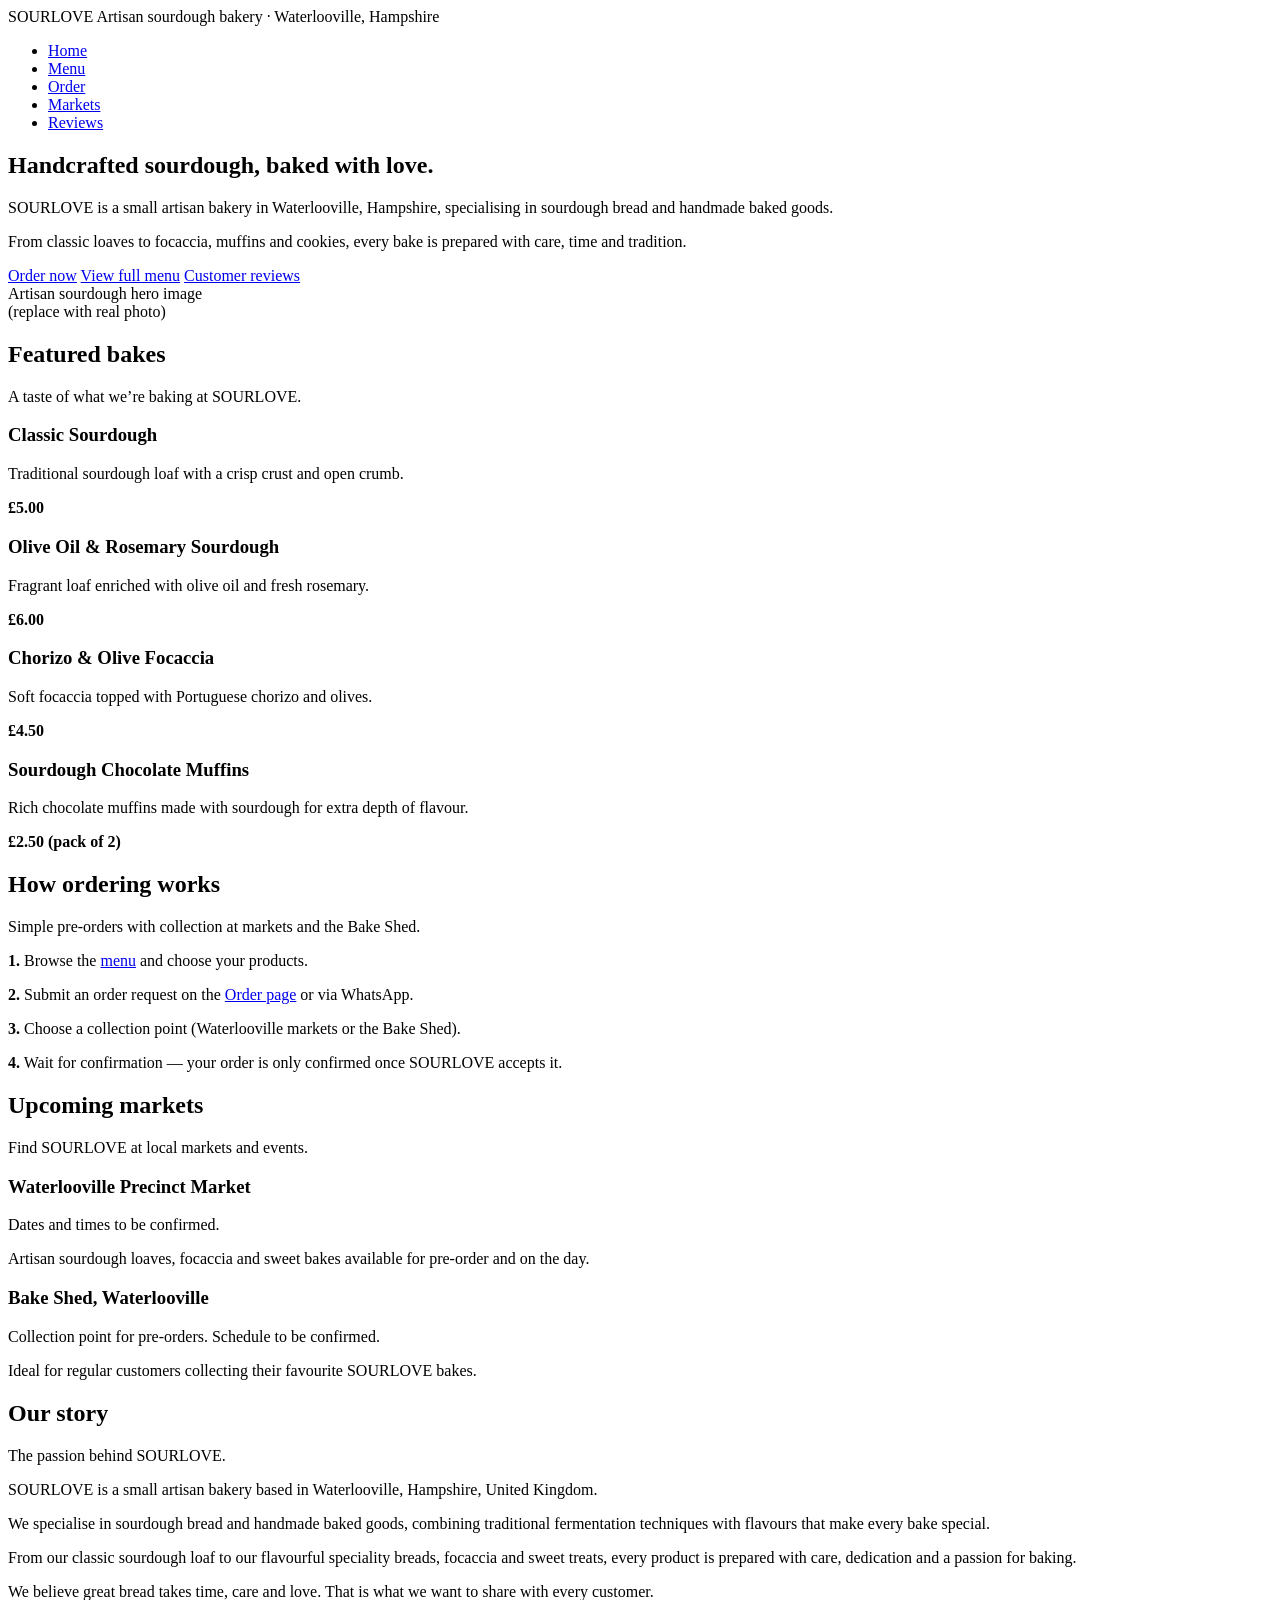
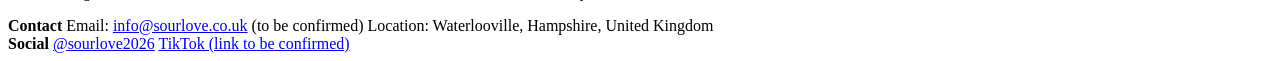
==== index.html @ ffafacba "Sourlove creation" ====
<!DOCTYPE html>
<html lang="en">
<head>
  <meta charset="UTF-8">
  <title>SOURLOVE — Artisan Sourdough Bakery</title>
  <!-- <link rel="stylesheet" href="styles.css"> -->
</head>
<body>
<header>
  <div class="header-inner">
    <div class="brand">
      <span class="brand-title">SOURLOVE</span>
      <span class="brand-subtitle">Artisan sourdough bakery · Waterlooville, Hampshire</span>
    </div>
    <nav>
      <ul>
        <li><a href="index.html">Home</a></li>
        <li><a href="menu.html">Menu</a></li>
        <li><a href="order.html">Order</a></li>
        <li><a href="markets.html">Markets</a></li>
        <li><a href="reviews.html">Reviews</a></li>
      </ul>
    </nav>
  </div>
</header>

<main>
  <section class="hero">
    <div class="hero-text">
      <h1>Handcrafted sourdough, baked with love.</h1>
      <p>SOURLOVE is a small artisan bakery in Waterlooville, Hampshire, specialising in sourdough bread and handmade baked goods.</p>
      <p>From classic loaves to focaccia, muffins and cookies, every bake is prepared with care, time and tradition.</p>
      <div class="hero-actions">
        <a href="order.html" class="btn btn-primary">Order now</a>
        <a href="menu.html" class="btn btn-outline">View full menu</a>
        <a href="reviews.html" class="btn btn-outline">Customer reviews</a>
      </div>
    </div>
    <div class="hero-image">
      Artisan sourdough hero image<br>(replace with real photo)
    </div>
  </section>

  <section class="section">
    <div class="section-header">
      <h2>Featured bakes</h2>
      <p>A taste of what we’re baking at SOURLOVE.</p>
    </div>
    <div class="grid grid-2">
      <article class="card">
        <h3>Classic Sourdough</h3>
        <p>Traditional sourdough loaf with a crisp crust and open crumb.</p>
        <p><strong>£5.00</strong></p>
      </article>
      <article class="card">
        <h3>Olive Oil & Rosemary Sourdough</h3>
        <p>Fragrant loaf enriched with olive oil and fresh rosemary.</p>
        <p><strong>£6.00</strong></p>
      </article>
      <article class="card">
        <h3>Chorizo & Olive Focaccia</h3>
        <p>Soft focaccia topped with Portuguese chorizo and olives.</p>
        <p><strong>£4.50</strong></p>
      </article>
      <article class="card">
        <h3>Sourdough Chocolate Muffins</h3>
        <p>Rich chocolate muffins made with sourdough for extra depth of flavour.</p>
        <p><strong>£2.50 (pack of 2)</strong></p>
      </article>
    </div>
  </section>

  <section class="section">
    <div class="section-header">
      <h2>How ordering works</h2>
      <p>Simple pre‑orders with collection at markets and the Bake Shed.</p>
    </div>
    <div class="card">
      <p><strong>1.</strong> Browse the <a href="menu.html">menu</a> and choose your products.</p>
      <p><strong>2.</strong> Submit an order request on the <a href="order.html">Order page</a> or via WhatsApp.</p>
      <p><strong>3.</strong> Choose a collection point (Waterlooville markets or the Bake Shed).</p>
      <p><strong>4.</strong> Wait for confirmation — your order is only confirmed once SOURLOVE accepts it.</p>
    </div>
  </section>

  <section class="section">
    <div class="section-header">
      <h2>Upcoming markets</h2>
      <p>Find SOURLOVE at local markets and events.</p>
    </div>
    <div class="market-list">
      <div class="market-item">
        <h3>Waterlooville Precinct Market</h3>
        <div class="market-meta">Dates and times to be confirmed.</div>
        <p>Artisan sourdough loaves, focaccia and sweet bakes available for pre‑order and on the day.</p>
      </div>
      <div class="market-item">
        <h3>Bake Shed, Waterlooville</h3>
        <div class="market-meta">Collection point for pre‑orders. Schedule to be confirmed.</div>
        <p>Ideal for regular customers collecting their favourite SOURLOVE bakes.</p>
      </div>
    </div>
  </section>

  <section class="section">
    <div class="section-header">
      <h2>Our story</h2>
      <p>The passion behind SOURLOVE.</p>
    </div>
    <div class="card">
      <p>SOURLOVE is a small artisan bakery based in Waterlooville, Hampshire, United Kingdom.</p>
      <p>We specialise in sourdough bread and handmade baked goods, combining traditional fermentation techniques with flavours that make every bake special.</p>
      <p>From our classic sourdough loaf to our flavourful speciality breads, focaccia and sweet treats, every product is prepared with care, dedication and a passion for baking.</p>
      <p>We believe great bread takes time, care and love. That is what we want to share with every customer.</p>
    </div>
  </section>
</main>

<footer>
  <div class="footer-inner">
    <div class="footer-contact">
      <span><strong>Contact</strong></span>
      <span>Email: <a href="mailto:info@sourlove.co.uk">info@sourlove.co.uk</a> (to be confirmed)</span>
      <span>Location: Waterlooville, Hampshire, United Kingdom</span>
    </div>
    <div class="footer-social">
      <span><strong>Social</strong> </span>
      <a href="#" aria-label="Instagram">@sourlove2026</a>
      <a href="#" aria-label="TikTok">TikTok (link to be confirmed)</a>
    </div>
  </div>
</footer>
</body>
</html>
---- styles.css ----
:root {
  --bg: #faf5ee;
  --accent: #b45f3d;
  --accent-dark: #8a452a;
  --text: #3b2b24;
  --muted: #7a6a5f;
  --border: #e0d4c5;
  --font-main: "Georgia", "Times New Roman", serif;
  --font-ui: system-ui, -apple-system, BlinkMacSystemFont, "Segoe UI", sans-serif;
}

*,
*::before,
*::after {
  box-sizing: border-box;
}

body {
  margin: 0;
  font-family: var(--font-ui);
  color: var(--text);
  background: var(--bg);
}

a {
  color: var(--accent-dark);
  text-decoration: none;
}

a:hover {
  text-decoration: underline;
}

header {
  border-bottom: 1px solid var(--border);
  background: #fff;
}

.header-inner {
  max-width: 960px;
  margin: 0 auto;
  padding: 1rem 1.5rem;
  display: flex;
  align-items: center;
  justify-content: space-between;
}

.brand {
  display: flex;
  flex-direction: column;
}

.brand-title {
  font-family: var(--font-main);
  font-size: 1.6rem;
  letter-spacing: 0.12em;
  text-transform: uppercase;
}

.brand-subtitle {
  font-size: 0.85rem;
  color: var(--muted);
}

nav ul {
  list-style: none;
  display: flex;
  gap: 1rem;
  margin: 0;
  padding: 0;
}

nav a {
  font-size: 0.95rem;
  font-weight: 500;
}

main {
  max-width: 960px;
  margin: 0 auto;
  padding: 1.5rem;
}

.hero {
  display: grid;
  grid-template-columns: minmax(0, 2fr) minmax(0, 1.5fr);
  gap: 2rem;
  align-items: center;
  margin-bottom: 2rem;
}

.hero-text h1 {
  font-family: var(--font-main);
  font-size: 2.2rem;
  margin-bottom: 0.5rem;
}

.hero-text p {
  margin: 0.25rem 0;
  color: var(--muted);
}

.hero-actions {
  margin-top: 1rem;
  display: flex;
  gap: 0.75rem;
  flex-wrap: wrap;
}

.btn {
  display: inline-block;
  padding: 0.6rem 1.2rem;
  border-radius: 999px;
  border: 1px solid transparent;
  font-size: 0.95rem;
  font-weight: 500;
  cursor: pointer;
}

.btn-primary {
  background: var(--accent);
  color: #fff;
  border-color: var(--accent);
}

.btn-primary:hover {
  background: var(--accent-dark);
  border-color: var(--accent-dark);
}

.btn-outline {
  background: transparent;
  color: var(--accent-dark);
  border-color: var(--accent);
}

.btn-outline:hover {
  background: #fff3ea;
}

.hero-image {
  background: #e8ddcf;
  border-radius: 12px;
  min-height: 220px;
  display: flex;
  align-items: center;
  justify-content: center;
  color: var(--muted);
  font-style: italic;
  text-align: center;
  padding: 1rem;
}

/* Sections */

.section {
  margin-bottom: 2.5rem;
}

.section-header {
  display: flex;
  justify-content: space-between;
  align-items: baseline;
  gap: 1rem;
  margin-bottom: 1rem;
}

.section-header h2 {
  font-family: var(--font-main);
  font-size: 1.4rem;
  margin: 0;
}

.section-header p {
  margin: 0;
  font-size: 0.9rem;
  color: var(--muted);
}

/* Cards & grids */

.grid {
  display: grid;
  gap: 1.5rem;
}

.grid-2 {
  grid-template-columns: repeat(auto-fit, minmax(260px, 1fr));
}

.card {
  background: #fff;
  border-radius: 10px;
  border: 1px solid var(--border);
  padding: 1rem;
}

.card h3 {
  margin-top: 0;
  font-family: var(--font-main);
  font-size: 1.1rem;
}

.card p {
  margin: 0.25rem 0;
  font-size: 0.9rem;
}

/* Menu table */

.menu-table {
  width: 100%;
  border-collapse: collapse;
  margin-top: 0.5rem;
}

.menu-table th,
.menu-table td {
  border: 1px solid var(--border);
  padding: 0.5rem 0.6rem;
  font-size: 0.9rem;
}

.menu-table th {
  background: #f5ede2;
  text-align: left;
}

/* Forms */

form {
  display: grid;
  gap: 0.75rem;
  max-width: 520px;
}

label {
  font-size: 0.9rem;
  font-weight: 500;
}

input[type="text"],
input[type="email"],
input[type="number"],
select,
textarea {
  width: 100%;
  padding: 0.45rem 0.6rem;
  border-radius: 6px;
  border: 1px solid var(--border);
  font-size: 0.9rem;
  font-family: var(--font-ui);
}

textarea {
  min-height: 90px;
  resize: vertical;
}

/* Markets list */

.market-list {
  display: grid;
  gap: 1rem;
}

.market-item {
  border-radius: 10px;
  border: 1px solid var(--border);
  padding: 0.9rem 1rem;
  background: #fff;
}

.market-item h3 {
  margin: 0 0 0.3rem;
  font-size: 1rem;
}

.market-meta {
  font-size: 0.85rem;
  color: var(--muted);
}

/* Reviews */

.review-list {
  display: grid;
  gap: 1rem;
}

.review {
  border-radius: 10px;
  border: 1px solid var(--border);
  padding: 0.9rem 1rem;
  background: #fff;
}

.review-quote {
  font-style: italic;
  margin-bottom: 0.4rem;
}

.review-author {
  font-size: 0.85rem;
  color: var(--muted);
}

/* Footer */

footer {
  border-top: 1px solid var(--border);
  background: #fff;
  margin-top: 2rem;
}

.footer-inner {
  max-width: 960px;
  margin: 0 auto;
  padding: 1rem 1.5rem;
  display: flex;
  flex-wrap: wrap;
  gap: 1rem;
  justify-content: space-between;
  font-size: 0.85rem;
  color: var(--muted);
}

.footer-contact {
  display: flex;
  flex-direction: column;
  gap: 0.2rem;
}

.footer-social a {
  margin-right: 0.5rem;
}

/* Responsive */

@media (max-width: 720px) {
  .hero {
    grid-template-columns: 1fr;
  }

  .header-inner {
    flex-direction: column;
    align-items: flex-start;
    gap: 0.75rem;
  }

  nav ul {
    flex-wrap: wrap;
  }
}
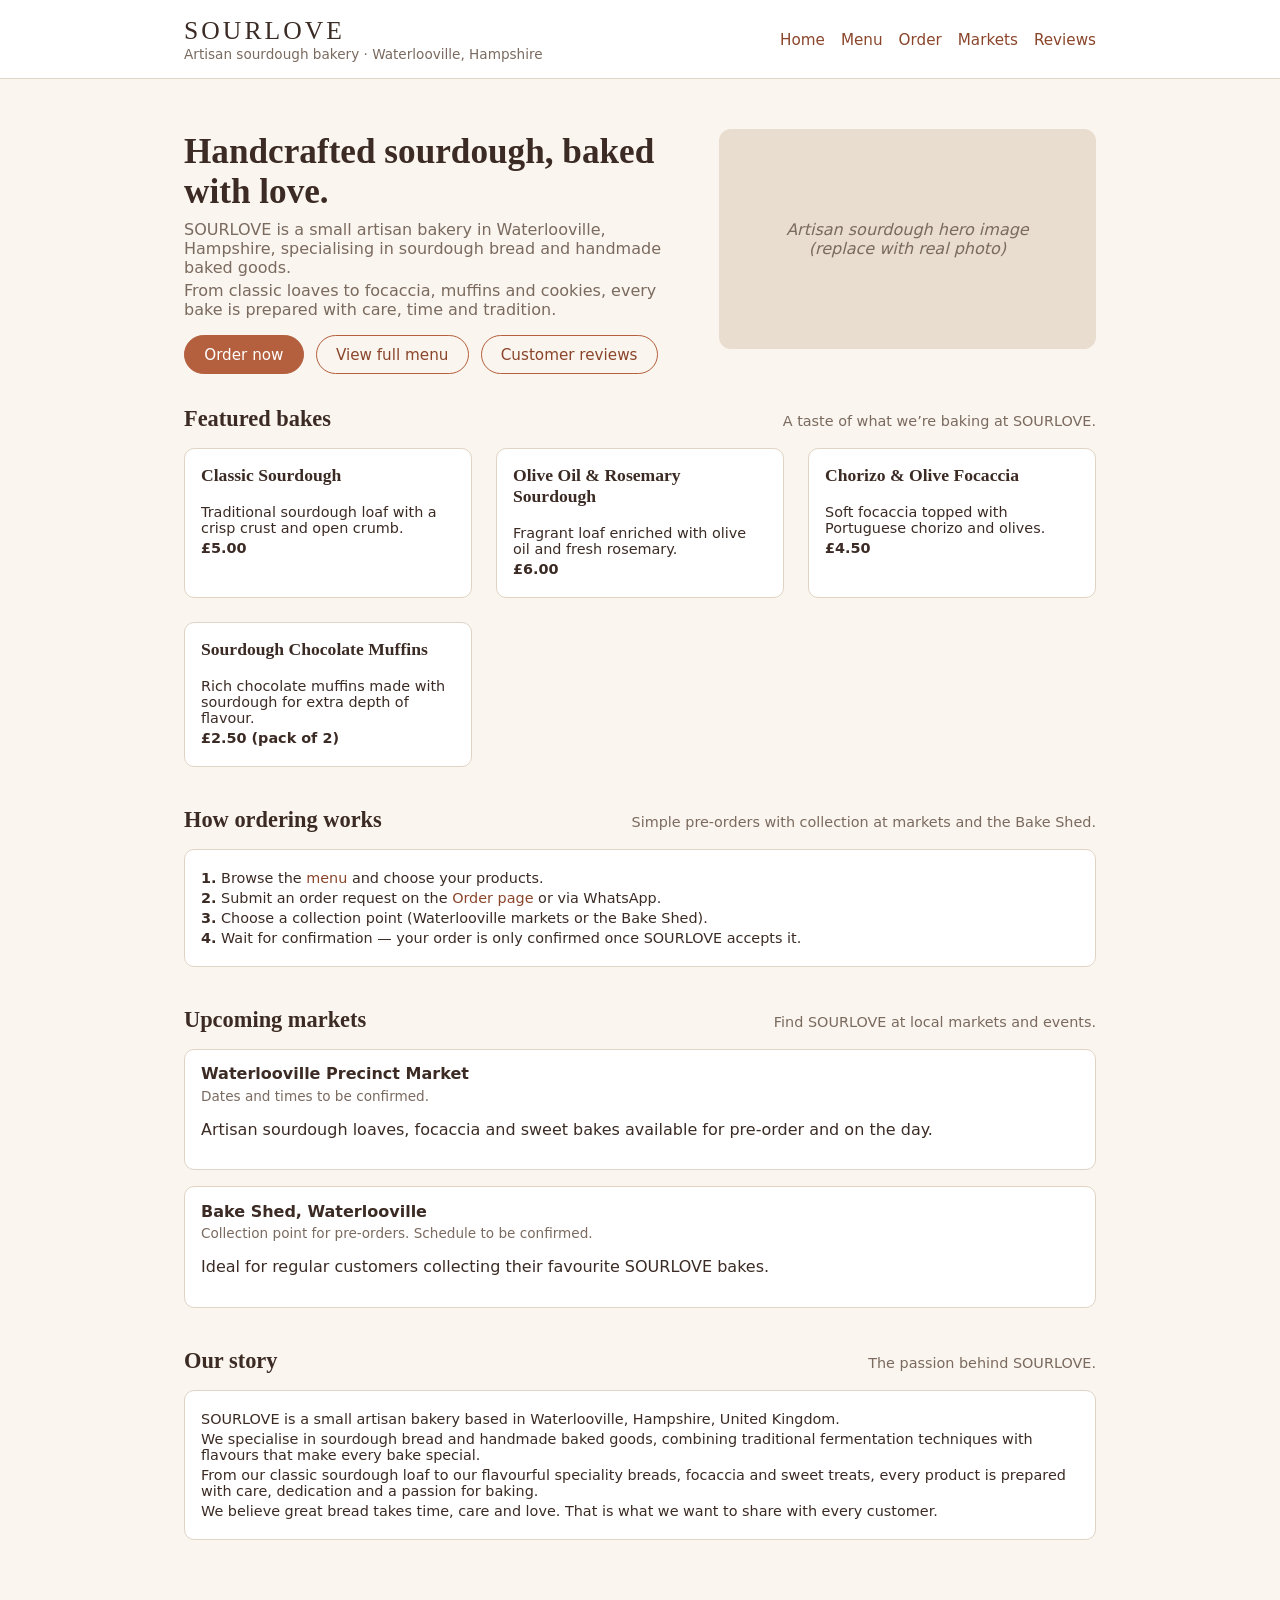
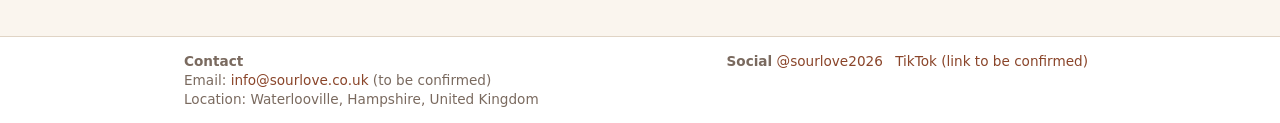
==== commit 65e7a46d: "Pages content created1" ====
--- a/index.html
+++ b/index.html
@@ -3,7 +3,7 @@
 <head>
   <meta charset="UTF-8">
   <title>SOURLOVE — Artisan Sourdough Bakery</title>
-  <!-- <link rel="stylesheet" href="styles.css"> -->
+  <link rel="stylesheet" href="styles.css">
 </head>
 <body>
 <header>
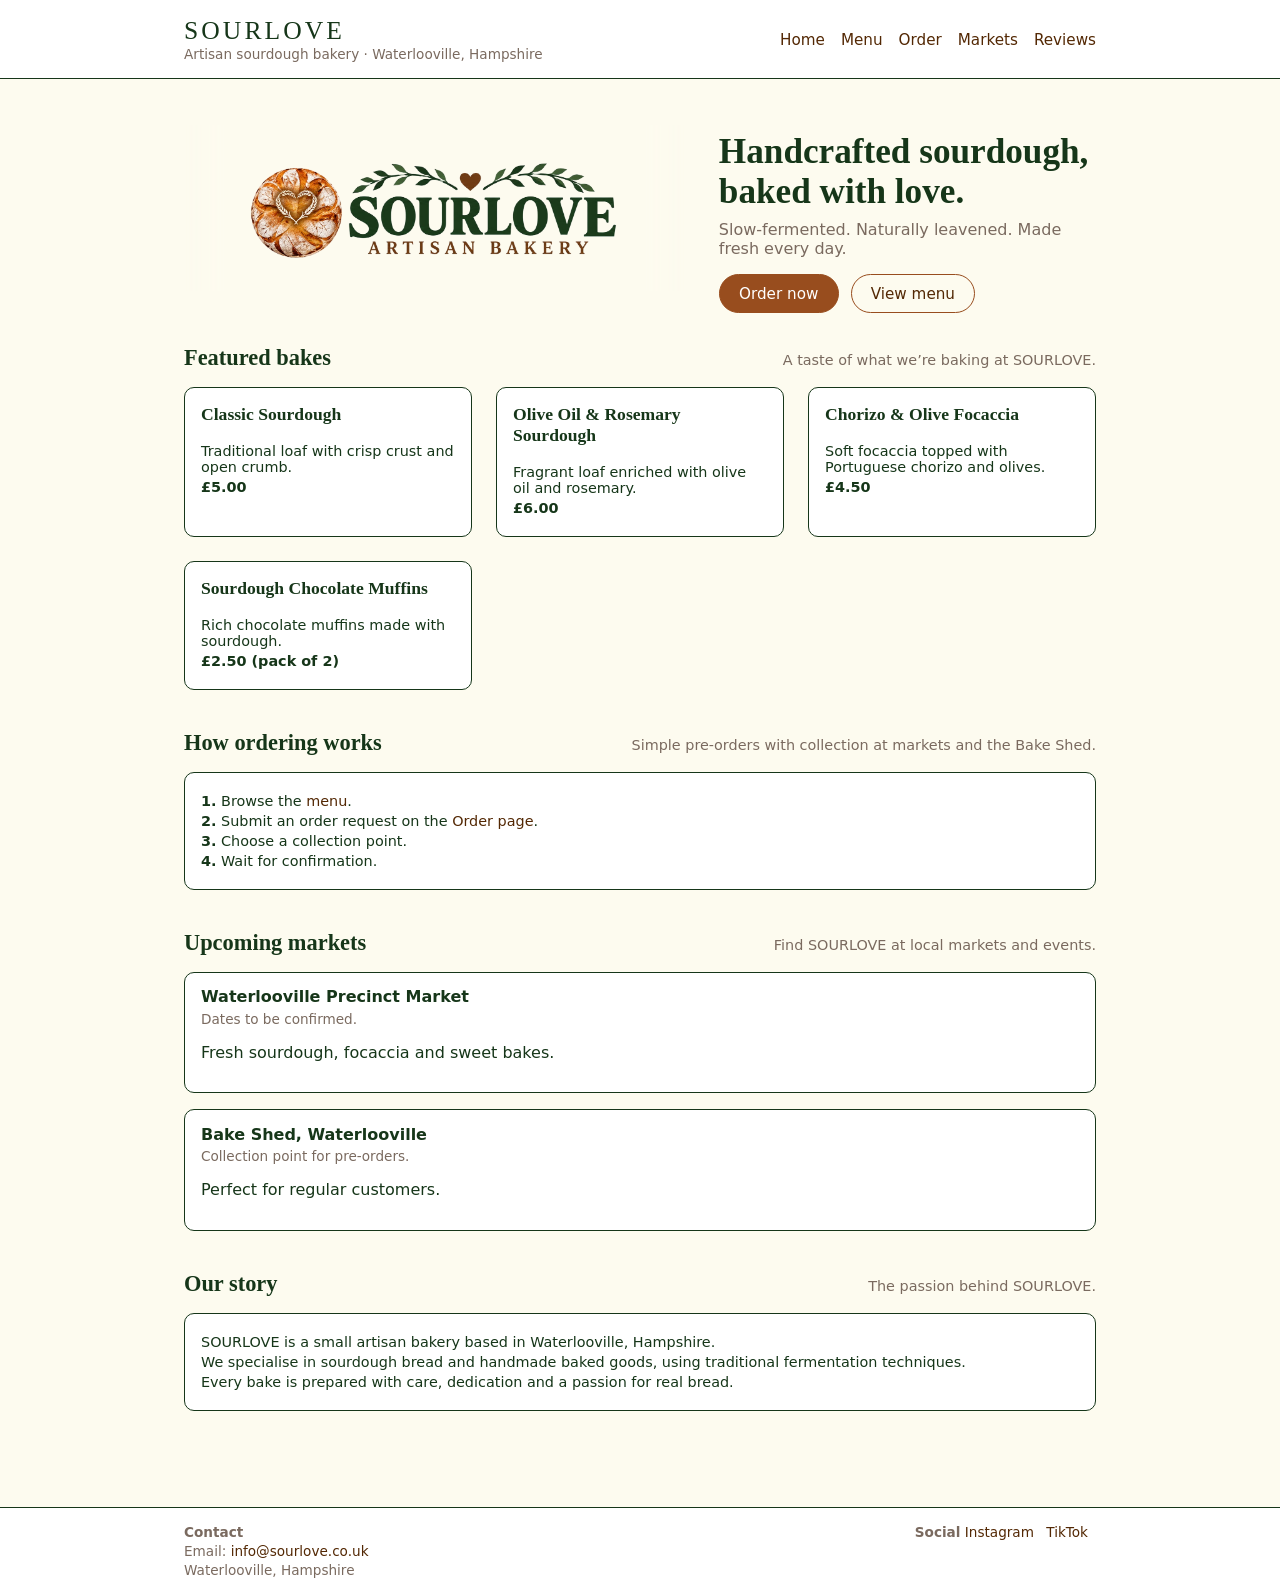
==== commit 3f7e0b8c: "Logo and Colors updated" ====
--- a/index.html
+++ b/index.html
@@ -1,134 +1,158 @@
 <!DOCTYPE html>
 <html lang="en">
+
 <head>
   <meta charset="UTF-8">
   <title>SOURLOVE — Artisan Sourdough Bakery</title>
   <link rel="stylesheet" href="styles.css">
 </head>
+
 <body>
-<header>
-  <div class="header-inner">
-    <div class="brand">
-      <span class="brand-title">SOURLOVE</span>
-      <span class="brand-subtitle">Artisan sourdough bakery · Waterlooville, Hampshire</span>
+
+  <header class="header">
+    <div class="header-inner">
+      <div class="brand">
+        <span class="brand-title">SOURLOVE</span>
+        <span class="brand-subtitle">Artisan sourdough bakery · Waterlooville, Hampshire</span>
+      </div>
+      <nav>
+        <ul>
+          <li><a href="index.html">Home</a></li>
+          <li><a href="menu.html">Menu</a></li>
+          <li><a href="order.html">Order</a></li>
+          <li><a href="markets.html">Markets</a></li>
+          <li><a href="reviews.html">Reviews</a></li>
+        </ul>
+      </nav>
     </div>
-    <nav>
-      <ul>
-        <li><a href="index.html">Home</a></li>
-        <li><a href="menu.html">Menu</a></li>
-        <li><a href="order.html">Order</a></li>
-        <li><a href="markets.html">Markets</a></li>
-        <li><a href="reviews.html">Reviews</a></li>
-      </ul>
-    </nav>
-  </div>
-</header>
+  </header>
 
-<main>
-  <section class="hero">
-    <div class="hero-text">
-      <h1>Handcrafted sourdough, baked with love.</h1>
-      <p>SOURLOVE is a small artisan bakery in Waterlooville, Hampshire, specialising in sourdough bread and handmade baked goods.</p>
-      <p>From classic loaves to focaccia, muffins and cookies, every bake is prepared with care, time and tradition.</p>
-      <div class="hero-actions">
-        <a href="order.html" class="btn btn-primary">Order now</a>
-        <a href="menu.html" class="btn btn-outline">View full menu</a>
-        <a href="reviews.html" class="btn btn-outline">Customer reviews</a>
+  <main>
+
+    <!-- RUSTIC HERO -->
+    <section class="hero">
+
+      <div class="hero-image">
+        <img src="images/Sourlovelogo_cream.png" alt="SOURLOVE Artisan Bakery">
+      </div>
+
+      <div class="hero-text">
+        <h1>Handcrafted sourdough, baked with love.</h1>
+
+        <p>Slow‑fermented. Naturally leavened. Made fresh every day.</p>
+
+        <div class="hero-actions">
+          <a href="order.html" class="btn btn-primary">Order now</a>
+          <a href="menu.html" class="btn btn-outline">View menu</a>
+        </div>
+      </div>
+
+    </section>
+
+
+    <!-- FEATURED BAKES -->
+    <section class="section">
+      <div class="section-header">
+        <h2>Featured bakes</h2>
+        <p>A taste of what we’re baking at SOURLOVE.</p>
+      </div>
+
+      <div class="grid grid-2">
+        <article class="card">
+          <h3>Classic Sourdough</h3>
+          <p>Traditional loaf with crisp crust and open crumb.</p>
+          <p><strong>£5.00</strong></p>
+        </article>
+
+        <article class="card">
+          <h3>Olive Oil & Rosemary Sourdough</h3>
+          <p>Fragrant loaf enriched with olive oil and rosemary.</p>
+          <p><strong>£6.00</strong></p>
+        </article>
+
+        <article class="card">
+          <h3>Chorizo & Olive Focaccia</h3>
+          <p>Soft focaccia topped with Portuguese chorizo and olives.</p>
+          <p><strong>£4.50</strong></p>
+        </article>
+
+        <article class="card">
+          <h3>Sourdough Chocolate Muffins</h3>
+          <p>Rich chocolate muffins made with sourdough.</p>
+          <p><strong>£2.50 (pack of 2)</strong></p>
+        </article>
+      </div>
+    </section>
+
+    <!-- ORDERING -->
+    <section class="section">
+      <div class="section-header">
+        <h2>How ordering works</h2>
+        <p>Simple pre‑orders with collection at markets and the Bake Shed.</p>
+      </div>
+
+      <div class="card">
+        <p><strong>1.</strong> Browse the <a href="menu.html">menu</a>.</p>
+        <p><strong>2.</strong> Submit an order request on the <a href="order.html">Order page</a>.</p>
+        <p><strong>3.</strong> Choose a collection point.</p>
+        <p><strong>4.</strong> Wait for confirmation.</p>
+      </div>
+    </section>
+
+    <!-- MARKETS -->
+    <section class="section">
+      <div class="section-header">
+        <h2>Upcoming markets</h2>
+        <p>Find SOURLOVE at local markets and events.</p>
+      </div>
+
+      <div class="market-list">
+        <div class="market-item">
+          <h3>Waterlooville Precinct Market</h3>
+          <div class="market-meta">Dates to be confirmed.</div>
+          <p>Fresh sourdough, focaccia and sweet bakes.</p>
+        </div>
+
+        <div class="market-item">
+          <h3>Bake Shed, Waterlooville</h3>
+          <div class="market-meta">Collection point for pre‑orders.</div>
+          <p>Perfect for regular customers.</p>
+        </div>
+      </div>
+    </section>
+
+    <!-- STORY -->
+    <section class="section">
+      <div class="section-header">
+        <h2>Our story</h2>
+        <p>The passion behind SOURLOVE.</p>
+      </div>
+
+      <div class="card">
+        <p>SOURLOVE is a small artisan bakery based in Waterlooville, Hampshire.</p>
+        <p>We specialise in sourdough bread and handmade baked goods, using traditional fermentation techniques.</p>
+        <p>Every bake is prepared with care, dedication and a passion for real bread.</p>
+      </div>
+    </section>
+
+  </main>
+
+  <footer>
+    <div class="footer-inner">
+      <div class="footer-contact">
+        <span><strong>Contact</strong></span>
+        <span>Email: <a href="mailto:info@sourlove.co.uk">info@sourlove.co.uk</a></span>
+        <span>Waterlooville, Hampshire</span>
+      </div>
+
+      <div class="footer-social">
+        <span><strong>Social</strong></span>
+        <a href="#">Instagram</a>
+        <a href="#">TikTok</a>
       </div>
     </div>
-    <div class="hero-image">
-      Artisan sourdough hero image<br>(replace with real photo)
-    </div>
-  </section>
+  </footer>
 
-  <section class="section">
-    <div class="section-header">
-      <h2>Featured bakes</h2>
-      <p>A taste of what we’re baking at SOURLOVE.</p>
-    </div>
-    <div class="grid grid-2">
-      <article class="card">
-        <h3>Classic Sourdough</h3>
-        <p>Traditional sourdough loaf with a crisp crust and open crumb.</p>
-        <p><strong>£5.00</strong></p>
-      </article>
-      <article class="card">
-        <h3>Olive Oil & Rosemary Sourdough</h3>
-        <p>Fragrant loaf enriched with olive oil and fresh rosemary.</p>
-        <p><strong>£6.00</strong></p>
-      </article>
-      <article class="card">
-        <h3>Chorizo & Olive Focaccia</h3>
-        <p>Soft focaccia topped with Portuguese chorizo and olives.</p>
-        <p><strong>£4.50</strong></p>
-      </article>
-      <article class="card">
-        <h3>Sourdough Chocolate Muffins</h3>
-        <p>Rich chocolate muffins made with sourdough for extra depth of flavour.</p>
-        <p><strong>£2.50 (pack of 2)</strong></p>
-      </article>
-    </div>
-  </section>
+</body>
 
-  <section class="section">
-    <div class="section-header">
-      <h2>How ordering works</h2>
-      <p>Simple pre‑orders with collection at markets and the Bake Shed.</p>
-    </div>
-    <div class="card">
-      <p><strong>1.</strong> Browse the <a href="menu.html">menu</a> and choose your products.</p>
-      <p><strong>2.</strong> Submit an order request on the <a href="order.html">Order page</a> or via WhatsApp.</p>
-      <p><strong>3.</strong> Choose a collection point (Waterlooville markets or the Bake Shed).</p>
-      <p><strong>4.</strong> Wait for confirmation — your order is only confirmed once SOURLOVE accepts it.</p>
-    </div>
-  </section>
-
-  <section class="section">
-    <div class="section-header">
-      <h2>Upcoming markets</h2>
-      <p>Find SOURLOVE at local markets and events.</p>
-    </div>
-    <div class="market-list">
-      <div class="market-item">
-        <h3>Waterlooville Precinct Market</h3>
-        <div class="market-meta">Dates and times to be confirmed.</div>
-        <p>Artisan sourdough loaves, focaccia and sweet bakes available for pre‑order and on the day.</p>
-      </div>
-      <div class="market-item">
-        <h3>Bake Shed, Waterlooville</h3>
-        <div class="market-meta">Collection point for pre‑orders. Schedule to be confirmed.</div>
-        <p>Ideal for regular customers collecting their favourite SOURLOVE bakes.</p>
-      </div>
-    </div>
-  </section>
-
-  <section class="section">
-    <div class="section-header">
-      <h2>Our story</h2>
-      <p>The passion behind SOURLOVE.</p>
-    </div>
-    <div class="card">
-      <p>SOURLOVE is a small artisan bakery based in Waterlooville, Hampshire, United Kingdom.</p>
-      <p>We specialise in sourdough bread and handmade baked goods, combining traditional fermentation techniques with flavours that make every bake special.</p>
-      <p>From our classic sourdough loaf to our flavourful speciality breads, focaccia and sweet treats, every product is prepared with care, dedication and a passion for baking.</p>
-      <p>We believe great bread takes time, care and love. That is what we want to share with every customer.</p>
-    </div>
-  </section>
-</main>
-
-<footer>
-  <div class="footer-inner">
-    <div class="footer-contact">
-      <span><strong>Contact</strong></span>
-      <span>Email: <a href="mailto:info@sourlove.co.uk">info@sourlove.co.uk</a> (to be confirmed)</span>
-      <span>Location: Waterlooville, Hampshire, United Kingdom</span>
-    </div>
-    <div class="footer-social">
-      <span><strong>Social</strong> </span>
-      <a href="#" aria-label="Instagram">@sourlove2026</a>
-      <a href="#" aria-label="TikTok">TikTok (link to be confirmed)</a>
-    </div>
-  </div>
-</footer>
-</body>
-</html>
+</html>
--- a/styles.css
+++ b/styles.css
@@ -1,10 +1,10 @@
 :root {
-  --bg: #faf5ee;
-  --accent: #b45f3d;
-  --accent-dark: #8a452a;
-  --text: #3b2b24;
+  --bg: #FDFBEF;
+  --accent: #984D1E;
+  --accent-dark: #532804;
+  --text: #163619;
   --muted: #7a6a5f;
-  --border: #e0d4c5;
+  --border: #163619;
   --font-main: "Georgia", "Times New Roman", serif;
   --font-ui: system-ui, -apple-system, BlinkMacSystemFont, "Segoe UI", sans-serif;
 }
@@ -139,16 +139,33 @@
 }
 
 .hero-image {
-  background: #e8ddcf;
-  border-radius: 12px;
-  min-height: 220px;
   display: flex;
   align-items: center;
   justify-content: center;
-  color: var(--muted);
-  font-style: italic;
-  text-align: center;
-  padding: 1rem;
+}
+
+.hero-image img {
+    width: 100%;
+    max-width: 500px;
+    height: auto;
+
+    -webkit-mask-image:
+        linear-gradient(
+            to right,
+            transparent 0%,
+            black 8%,
+            black 92%,
+            transparent 100%
+        );
+
+    mask-image:
+        linear-gradient(
+            to right,
+            transparent 0%,
+            black 8%,
+            black 92%,
+            transparent 100%
+        );
 }
 
 /* Sections */
@@ -351,4 +368,4 @@
   nav ul {
     flex-wrap: wrap;
   }
-}
+}
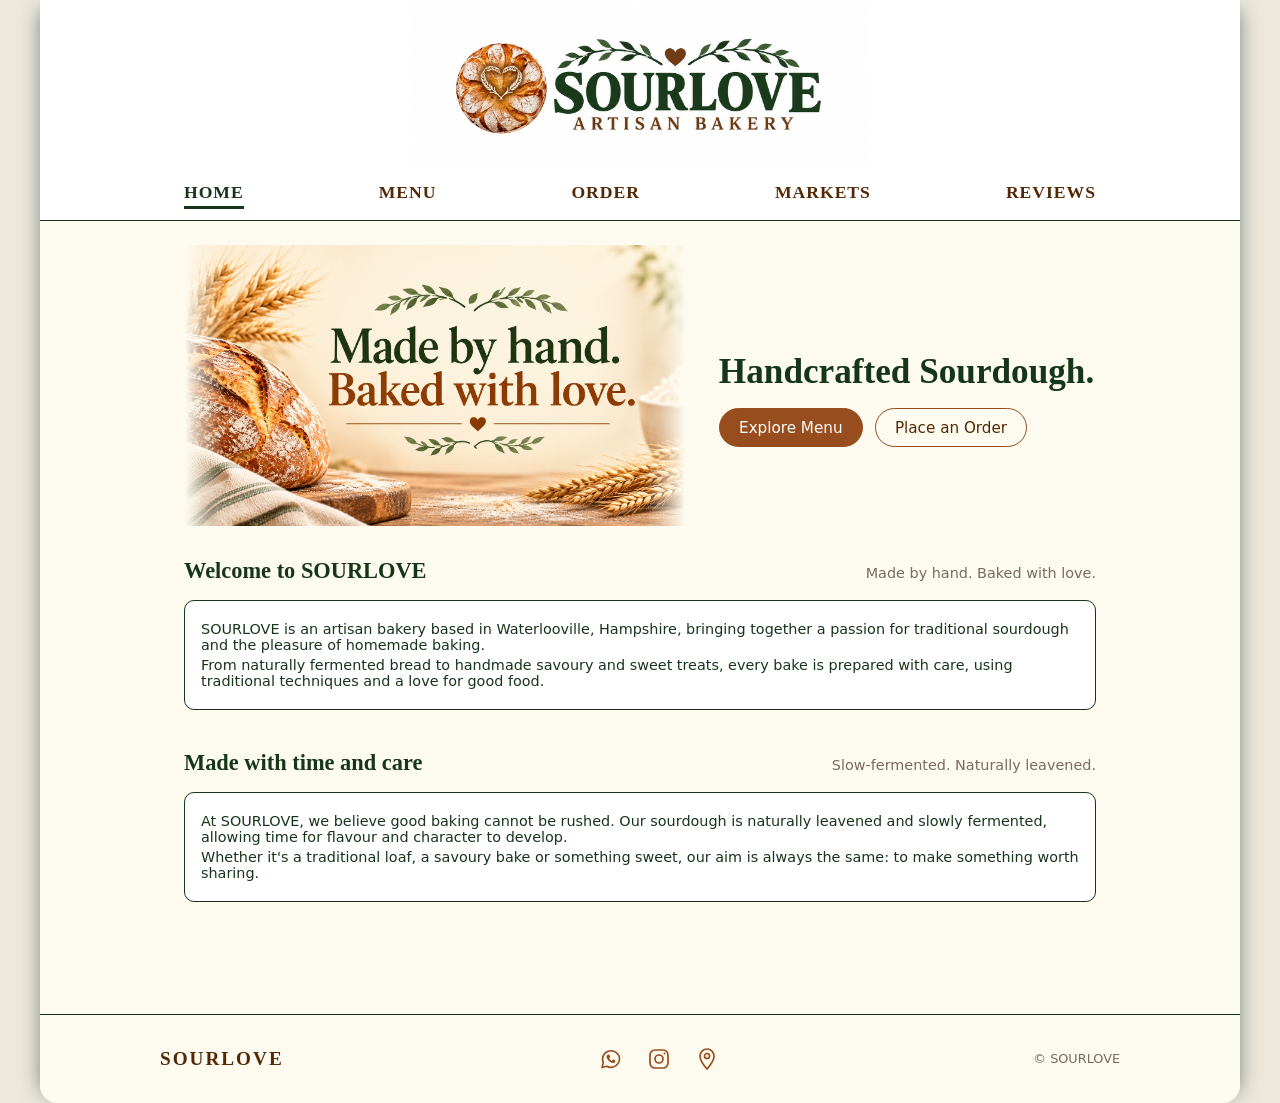
==== commit 4d043f55: "Main page-Header-Footer adjusted" ====
--- a/index.html
+++ b/index.html
@@ -3,156 +3,91 @@
 
 <head>
   <meta charset="UTF-8">
+  <meta name="viewport" content="width=device-width, initial-scale=1.0">
+  <meta name="description"
+    content="Discover SOURLOVE, an artisan sourdough bakery in Waterlooville, Hampshire. Handcrafted sourdough and handmade baked goods.">
   <title>SOURLOVE — Artisan Sourdough Bakery</title>
   <link rel="stylesheet" href="styles.css">
 </head>
 
 <body>
+  <div class="page-container">
+    <div id="site-header"></div>
+    <main>
 
-  <header class="header">
-    <div class="header-inner">
-      <div class="brand">
-        <span class="brand-title">SOURLOVE</span>
-        <span class="brand-subtitle">Artisan sourdough bakery · Waterlooville, Hampshire</span>
-      </div>
-      <nav>
-        <ul>
-          <li><a href="index.html">Home</a></li>
-          <li><a href="menu.html">Menu</a></li>
-          <li><a href="order.html">Order</a></li>
-          <li><a href="markets.html">Markets</a></li>
-          <li><a href="reviews.html">Reviews</a></li>
-        </ul>
-      </nav>
-    </div>
-  </header>
+      <!-- HERO -->
+      <section class="hero">
 
-  <main>
-
-    <!-- RUSTIC HERO -->
-    <section class="hero">
-
-      <div class="hero-image">
-        <img src="images/Sourlovelogo_cream.png" alt="SOURLOVE Artisan Bakery">
-      </div>
-
-      <div class="hero-text">
-        <h1>Handcrafted sourdough, baked with love.</h1>
-
-        <p>Slow‑fermented. Naturally leavened. Made fresh every day.</p>
-
-        <div class="hero-actions">
-          <a href="order.html" class="btn btn-primary">Order now</a>
-          <a href="menu.html" class="btn btn-outline">View menu</a>
-        </div>
-      </div>
-
-    </section>
-
-
-    <!-- FEATURED BAKES -->
-    <section class="section">
-      <div class="section-header">
-        <h2>Featured bakes</h2>
-        <p>A taste of what we’re baking at SOURLOVE.</p>
-      </div>
-
-      <div class="grid grid-2">
-        <article class="card">
-          <h3>Classic Sourdough</h3>
-          <p>Traditional loaf with crisp crust and open crumb.</p>
-          <p><strong>£5.00</strong></p>
-        </article>
-
-        <article class="card">
-          <h3>Olive Oil & Rosemary Sourdough</h3>
-          <p>Fragrant loaf enriched with olive oil and rosemary.</p>
-          <p><strong>£6.00</strong></p>
-        </article>
-
-        <article class="card">
-          <h3>Chorizo & Olive Focaccia</h3>
-          <p>Soft focaccia topped with Portuguese chorizo and olives.</p>
-          <p><strong>£4.50</strong></p>
-        </article>
-
-        <article class="card">
-          <h3>Sourdough Chocolate Muffins</h3>
-          <p>Rich chocolate muffins made with sourdough.</p>
-          <p><strong>£2.50 (pack of 2)</strong></p>
-        </article>
-      </div>
-    </section>
-
-    <!-- ORDERING -->
-    <section class="section">
-      <div class="section-header">
-        <h2>How ordering works</h2>
-        <p>Simple pre‑orders with collection at markets and the Bake Shed.</p>
-      </div>
-
-      <div class="card">
-        <p><strong>1.</strong> Browse the <a href="menu.html">menu</a>.</p>
-        <p><strong>2.</strong> Submit an order request on the <a href="order.html">Order page</a>.</p>
-        <p><strong>3.</strong> Choose a collection point.</p>
-        <p><strong>4.</strong> Wait for confirmation.</p>
-      </div>
-    </section>
-
-    <!-- MARKETS -->
-    <section class="section">
-      <div class="section-header">
-        <h2>Upcoming markets</h2>
-        <p>Find SOURLOVE at local markets and events.</p>
-      </div>
-
-      <div class="market-list">
-        <div class="market-item">
-          <h3>Waterlooville Precinct Market</h3>
-          <div class="market-meta">Dates to be confirmed.</div>
-          <p>Fresh sourdough, focaccia and sweet bakes.</p>
+        <div class="hero-image">
+          <img src="images/Sourlovelogo_hero.png" alt="SOURLOVE Artisan Sourdough Bakery">
         </div>
 
-        <div class="market-item">
-          <h3>Bake Shed, Waterlooville</h3>
-          <div class="market-meta">Collection point for pre‑orders.</div>
-          <p>Perfect for regular customers.</p>
+        <div class="hero-text">
+          <h1>Handcrafted Sourdough.</h1>
+
+          <div class="hero-actions">
+            <a href="menu.html" class="btn btn-primary">Explore Menu</a>
+            <a href="order.html" class="btn btn-outline">Place an Order</a>
+          </div>
         </div>
-      </div>
-    </section>
 
-    <!-- STORY -->
-    <section class="section">
-      <div class="section-header">
-        <h2>Our story</h2>
-        <p>The passion behind SOURLOVE.</p>
-      </div>
+      </section>
 
-      <div class="card">
-        <p>SOURLOVE is a small artisan bakery based in Waterlooville, Hampshire.</p>
-        <p>We specialise in sourdough bread and handmade baked goods, using traditional fermentation techniques.</p>
-        <p>Every bake is prepared with care, dedication and a passion for real bread.</p>
-      </div>
-    </section>
+      <!-- INTRODUCTION -->
+      <section class="section">
 
-  </main>
+        <div class="section-header">
+          <h2>Welcome to SOURLOVE</h2>
+          <p>Made by hand. Baked with love.</p>
+        </div>
 
-  <footer>
-    <div class="footer-inner">
-      <div class="footer-contact">
-        <span><strong>Contact</strong></span>
-        <span>Email: <a href="mailto:info@sourlove.co.uk">info@sourlove.co.uk</a></span>
-        <span>Waterlooville, Hampshire</span>
-      </div>
+        <div class="card">
+          <p>
+            SOURLOVE is an artisan bakery based in Waterlooville,
+            Hampshire, bringing together a passion for traditional
+            sourdough and the pleasure of homemade baking.
+          </p>
 
-      <div class="footer-social">
-        <span><strong>Social</strong></span>
-        <a href="#">Instagram</a>
-        <a href="#">TikTok</a>
-      </div>
-    </div>
-  </footer>
+          <p>
+            From naturally fermented bread to handmade savoury
+            and sweet treats, every bake is prepared with care,
+            using traditional techniques and a love for good food.
+          </p>
+        </div>
 
+      </section>
+
+      <!-- OUR APPROACH -->
+      <section class="section">
+
+        <div class="section-header">
+          <h2>Made with time and care</h2>
+          <p>
+            Slow-fermented. Naturally leavened.
+          </p>
+        </div>
+
+        <div class="card">
+          <p>
+            At SOURLOVE, we believe good baking cannot be rushed.
+            Our sourdough is naturally leavened and slowly fermented,
+            allowing time for flavour and character to develop.
+          </p>
+
+          <p>
+            Whether it's a traditional loaf, a savoury bake or
+            something sweet, our aim is always the same:
+            to make something worth sharing.
+          </p>
+        </div>
+
+      </section>
+
+    </main>
+
+    <div id="site-footer"></div>
+  </div>
+  <script src="js/layout.js"></script>
 </body>
 
 </html>
--- a/styles.css
+++ b/styles.css
@@ -19,7 +19,24 @@
   margin: 0;
   font-family: var(--font-ui);
   color: var(--text);
+  background: #eee8dc;
+}
+
+.page-container {
+  width: 100%;
+  max-width: 1200px;
+  /* min-height: 100vh; */
+  margin: 0 auto;
   background: var(--bg);
+  display: flex;
+  flex-direction: column;
+
+  box-shadow:
+    -10px 0 20px -10px rgba(0, 49, 53, 0.5),
+    10px 0 20px -10px rgba(0, 49, 53, 0.5);
+
+  border-radius: 0 0 18px 18px;
+  overflow: hidden;
 }
 
 a {
@@ -43,6 +60,42 @@
   display: flex;
   align-items: center;
   justify-content: space-between;
+}
+
+.header-inner nav {
+  width: 100%;
+}
+
+.header-inner nav ul {
+  display: flex;
+  justify-content: space-between;
+  align-items: center;
+  list-style: none;
+  padding: 0;
+  margin: 0;
+}
+
+.header-inner nav a {
+  font-family: var(--font-main);
+  font-size: 1.1rem;
+  font-weight: 600;
+  letter-spacing: 1px;
+  text-transform: uppercase;
+  text-decoration: none;
+  color: var(--accent-dark);
+  padding: 0.2rem 0;
+  border-bottom: 3px solid transparent;
+  transition: color 0.2s ease, border-color 0.2s ease;
+}
+
+.header-inner nav a:hover {
+  color: var(--accent);
+}
+
+.header-inner nav a[aria-current="page"] {
+  color: var(--text);
+  font-weight: 700;
+  border-bottom-color: var(--text);
 }
 
 .brand {
@@ -145,27 +198,23 @@
 }
 
 .hero-image img {
-    width: 100%;
-    max-width: 500px;
-    height: auto;
-
-    -webkit-mask-image:
-        linear-gradient(
-            to right,
-            transparent 0%,
-            black 8%,
-            black 92%,
-            transparent 100%
-        );
-
-    mask-image:
-        linear-gradient(
-            to right,
-            transparent 0%,
-            black 8%,
-            black 92%,
-            transparent 100%
-        );
+  width: 100%;
+  max-width: 500px;
+  height: auto;
+
+  -webkit-mask-image:
+    linear-gradient(to right,
+      transparent 0%,
+      black 8%,
+      black 92%,
+      transparent 100%);
+
+  mask-image:
+    linear-gradient(to right,
+      transparent 0%,
+      black 8%,
+      black 92%,
+      transparent 100%);
 }
 
 /* Sections */
@@ -323,49 +372,105 @@
 }
 
 /* Footer */
-
-footer {
+.footer {
+  background: var(--bg);
   border-top: 1px solid var(--border);
-  background: #fff;
-  margin-top: 2rem;
+  padding: 2rem 1rem;
+  margin-top: 3rem;
 }
 
 .footer-inner {
   max-width: 960px;
   margin: 0 auto;
-  padding: 1rem 1.5rem;
-  display: flex;
-  flex-wrap: wrap;
-  gap: 1rem;
+  display: flex;
+  align-items: center;
   justify-content: space-between;
-  font-size: 0.85rem;
-  color: var(--muted);
-}
-
-.footer-contact {
-  display: flex;
-  flex-direction: column;
-  gap: 0.2rem;
-}
-
-.footer-social a {
-  margin-right: 0.5rem;
+  gap: 1.5rem;
+}
+
+.footer-brand {
+  font-family: var(--font-main);
+  font-size: 1.2rem;
+  font-weight: bold;
+  letter-spacing: 2px;
+  color: var(--accent-dark);
+}
+
+.footer-icons {
+  display: flex;
+  align-items: center;
+  gap: 1.5rem;
+}
+
+.footer-icons a {
+  display: inline-flex;
+  color: var(--accent);
+  text-decoration: none;
+  transition: color 0.2s ease, transform 0.2s ease;
+}
+
+.footer-icons svg {
+  width: 24px;
+  height: 24px;
+  display: block;
+}
+
+.footer-icons a:hover {
+  color: var(--text);
+  transform: translateY(-3px);
+}
+
+.footer-copyright {
+  color: var(--muted);
+  font-size: 0.8rem;
+}
+
+/* Mobile footer */
+@media (max-width: 600px) {
+  .footer-inner {
+    flex-direction: column;
+    gap: 1rem;
+  }
 }
 
 /* Responsive */
-
 @media (max-width: 720px) {
+
   .hero {
     grid-template-columns: 1fr;
   }
 
   .header-inner {
     flex-direction: column;
-    align-items: flex-start;
+    align-items: center;
     gap: 0.75rem;
   }
 
-  nav ul {
-    flex-wrap: wrap;
-  }
+  .header-inner nav {
+    width: 100%;
+  }
+
+  .header-inner nav ul {
+    display: flex;
+    flex-direction: row;
+    flex-wrap: nowrap;
+    justify-content: space-between;
+    align-items: center;
+    gap: 0.25rem;
+    padding: 0;
+    margin: 0;
+    width: 100%;
+  }
+
+  .header-inner nav a {
+    font-size: 0.85rem;
+    letter-spacing: 0.5px;
+    white-space: nowrap;
+  }
+
+  .footer-inner {
+    flex-direction: column;
+    gap: 1rem;
+  }
+
 }
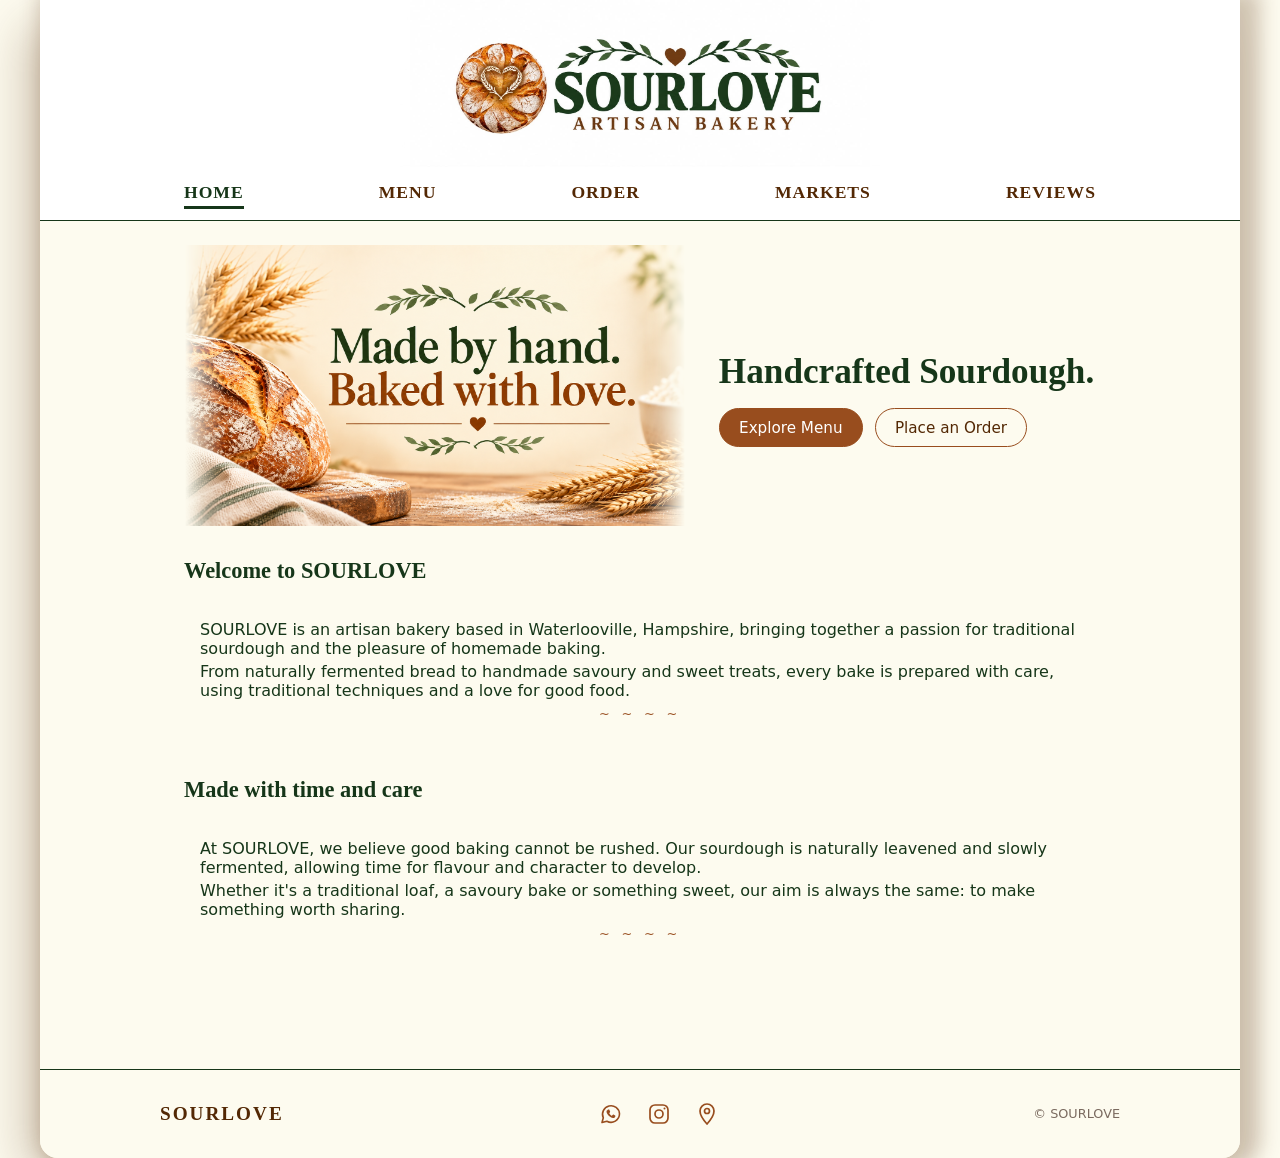
==== commit 7895daba: "Main page textboxes adjusted" ====
--- a/index.html
+++ b/index.html
@@ -38,7 +38,6 @@
 
         <div class="section-header">
           <h2>Welcome to SOURLOVE</h2>
-          <p>Made by hand. Baked with love.</p>
         </div>
 
         <div class="card">
@@ -62,9 +61,6 @@
 
         <div class="section-header">
           <h2>Made with time and care</h2>
-          <p>
-            Slow-fermented. Naturally leavened.
-          </p>
         </div>
 
         <div class="card">
--- a/styles.css
+++ b/styles.css
@@ -19,7 +19,7 @@
   margin: 0;
   font-family: var(--font-ui);
   color: var(--text);
-  background: #eee8dc;
+  background: var(--bg);
 }
 
 .page-container {
@@ -32,8 +32,8 @@
   flex-direction: column;
 
   box-shadow:
-    -10px 0 20px -10px rgba(0, 49, 53, 0.5),
-    10px 0 20px -10px rgba(0, 49, 53, 0.5);
+    -20px 20px 50px -5px rgba(83, 40, 4, 0.25),
+    10px 0 20px 10px rgba(83, 40, 4, 0.25);
 
   border-radius: 0 0 18px 18px;
   overflow: hidden;
@@ -134,6 +134,27 @@
   padding: 1.5rem;
 }
 
+.menu-image {
+    display: flex;
+    justify-content: center;
+    margin: 2rem auto;
+}
+
+.menu-image img {
+    width: 100%;
+    max-width: 900px;
+    height: auto;
+    display: block;
+
+    border-radius: 12px;
+    box-shadow:
+    -20px 20px 50px -5px rgba(83, 40, 4, 0.25),
+    10px 0 20px 10px rgba(83, 40, 4, 0.25);
+
+  border-radius: 18px;
+  overflow: hidden;
+}
+
 .hero {
   display: grid;
   grid-template-columns: minmax(0, 2fr) minmax(0, 1.5fr);
@@ -255,10 +276,18 @@
 }
 
 .card {
-  background: #fff;
-  border-radius: 10px;
-  border: 1px solid var(--border);
   padding: 1rem;
+  position: relative;
+}
+
+.card::after {
+  content: "~ ~ ~ ~";
+  display: block;
+  text-align: center;
+  color: var(--accent);
+  margin-top: 0.4rem;
+  font-size: 0.8rem;
+  letter-spacing: 0.3em;
 }
 
 .card h3 {
@@ -269,7 +298,7 @@
 
 .card p {
   margin: 0.25rem 0;
-  font-size: 0.9rem;
+  font-size: 1rem;
 }
 
 /* Menu table */
